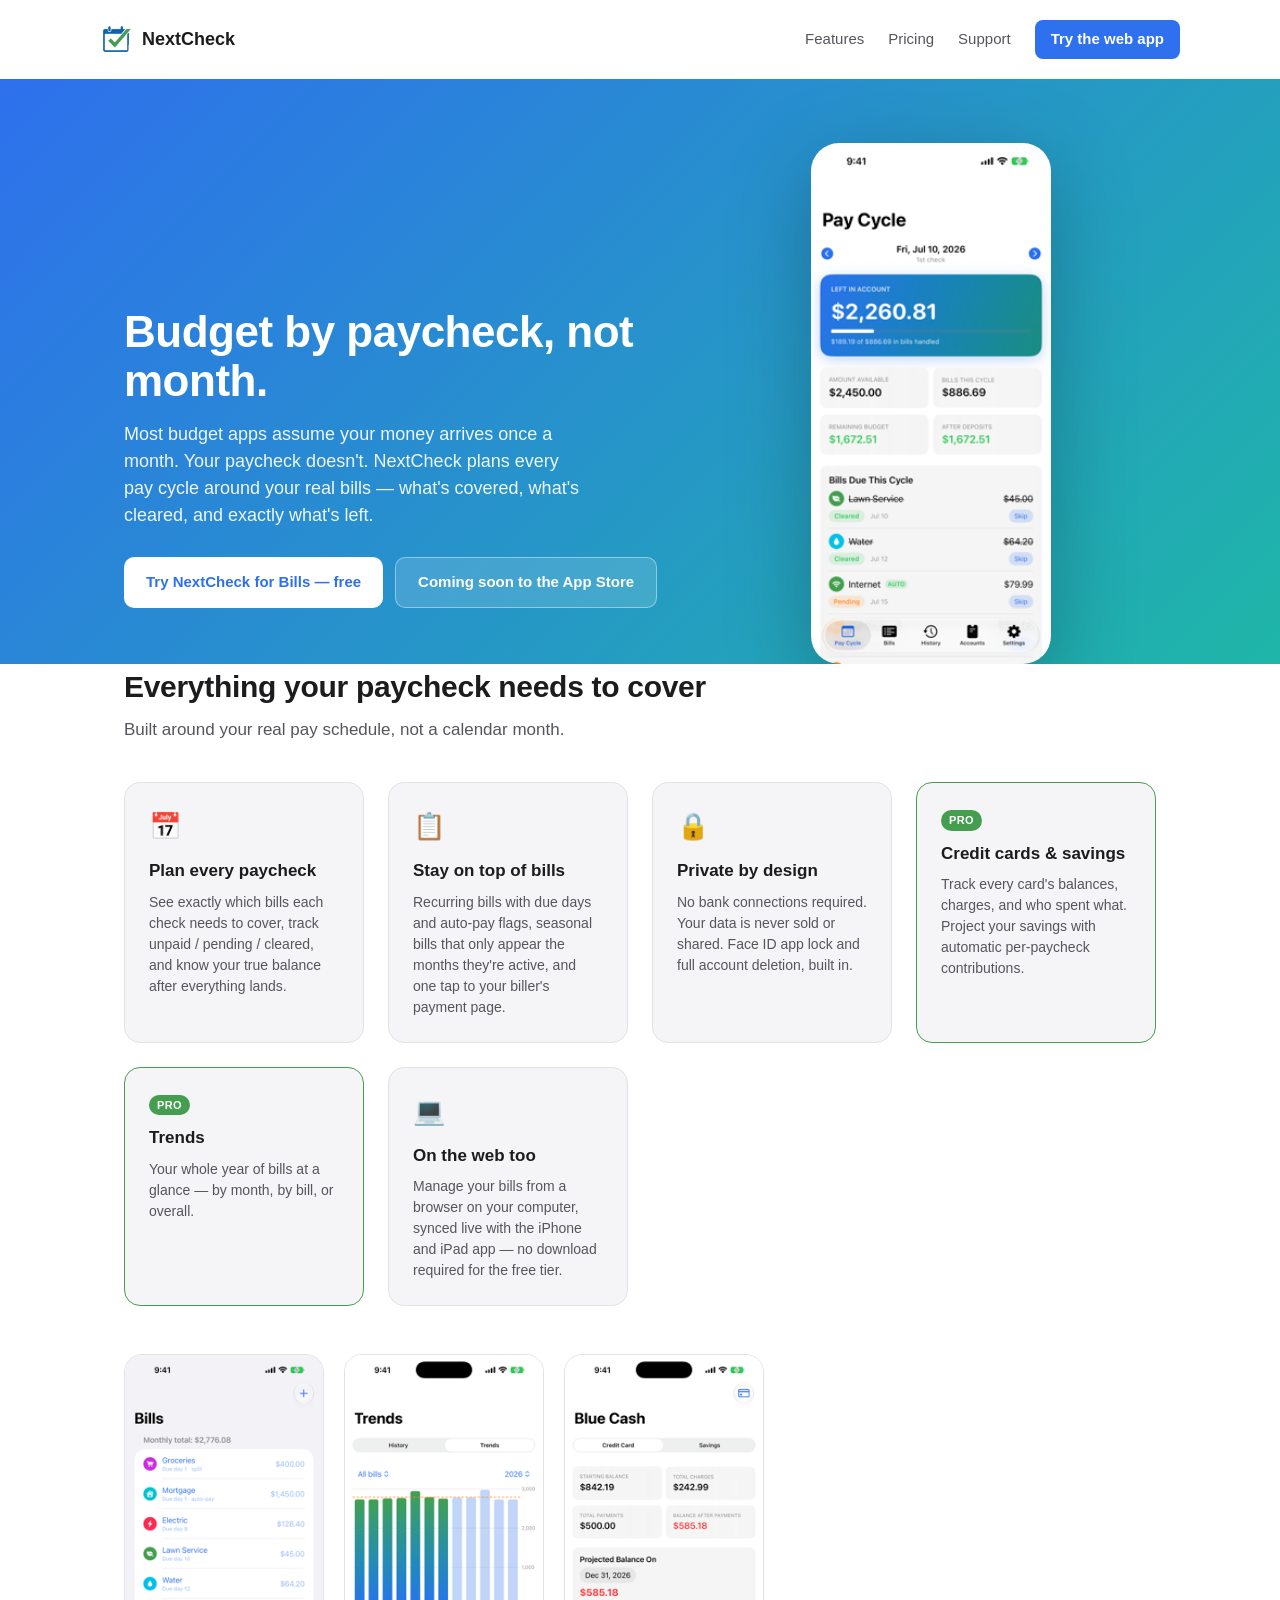
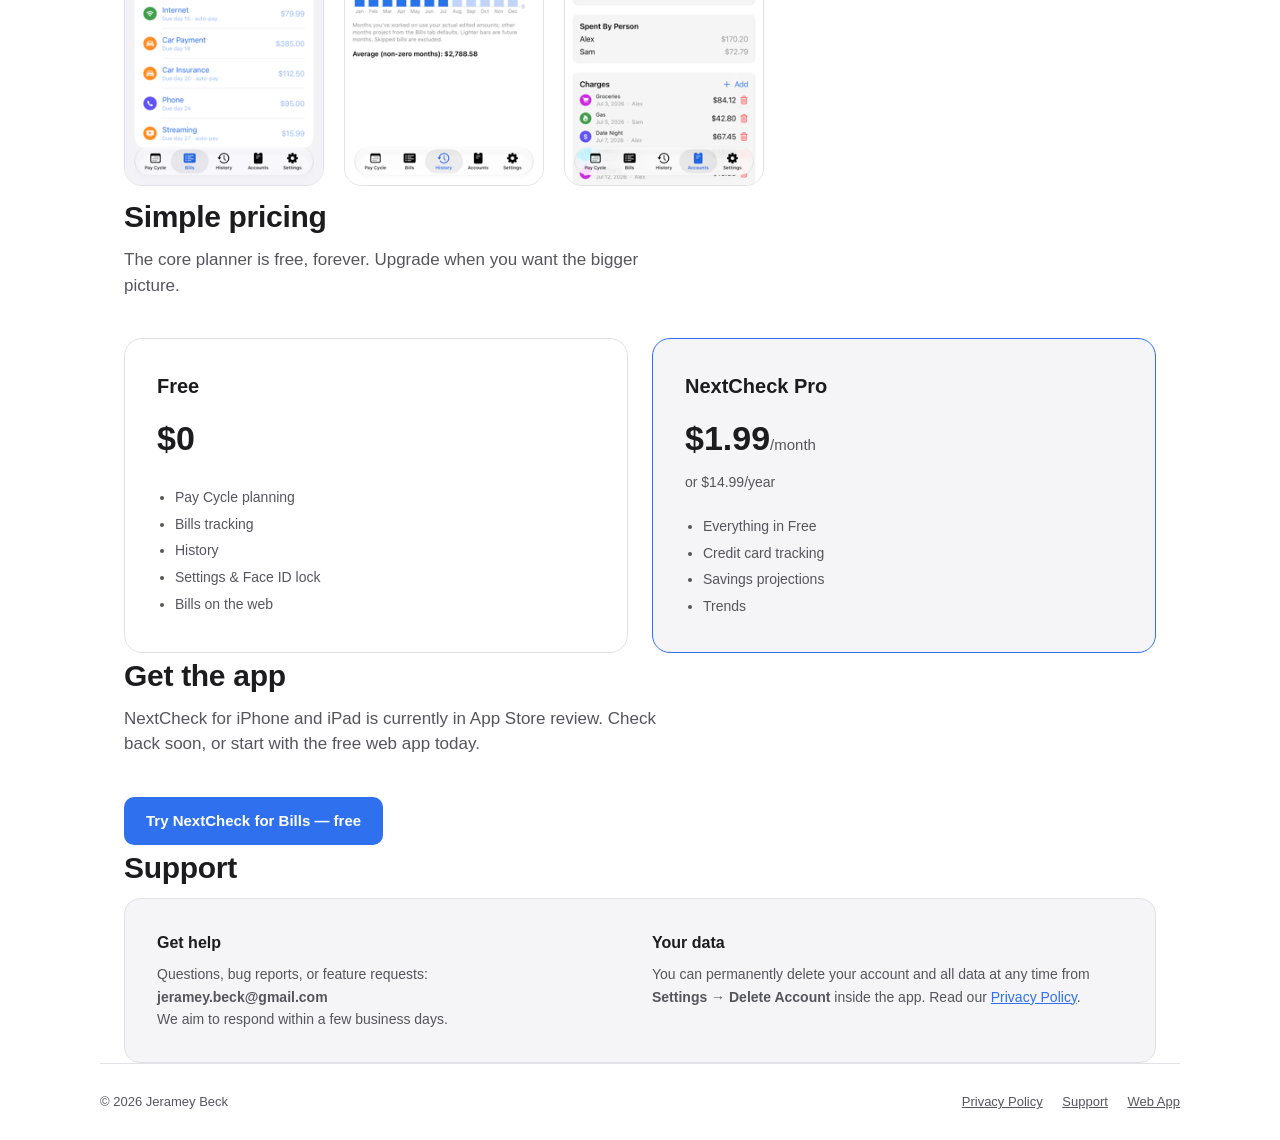
==== index.html @ a115b080 "Rebuild as a real marketing site; prep for nextcheck.net Replaces the bare Jekyll support page with " ====
<!doctype html>
<html lang="en">
<head>
  <meta charset="UTF-8" />
  <meta name="viewport" content="width=device-width, initial-scale=1.0" />
  <title>NextCheck — Budget by paycheck, not month</title>
  <meta name="description" content="NextCheck plans your bills around your actual pay schedule. Free core app, Pro adds credit cards, savings, and trends. iPhone, iPad, and web." />
  <link rel="icon" type="image/png" href="assets/logo.png" />
  <link rel="stylesheet" href="assets/style.css" />
</head>
<body>

  <header class="wrap site-header">
    <a class="brand" href="index.html">
      <img src="assets/logo.png" alt="" />
      NextCheck
    </a>
    <nav class="site-nav">
      <a href="#features">Features</a>
      <a href="#pricing">Pricing</a>
      <a href="#support">Support</a>
      <a class="nav-cta" href="https://nextcheck-78896.web.app">Try the web app</a>
    </nav>
  </header>

  <section class="hero">
    <div class="wrap hero-inner">
      <div>
        <h1>Budget by paycheck, not month.</h1>
        <p>Most budget apps assume your money arrives once a month. Your paycheck doesn't. NextCheck plans every pay cycle around your real bills — what's covered, what's cleared, and exactly what's left.</p>
        <div class="hero-ctas">
          <a class="btn btn-primary" href="https://nextcheck-78896.web.app">Try NextCheck for Bills — free</a>
          <a class="btn btn-ghost" href="#app-store">Coming soon to the App Store</a>
        </div>
      </div>
      <div class="hero-shot">
        <img src="assets/screenshots/hero-paycycle.png" alt="NextCheck Pay Cycle screen showing left in account, bills due this cycle, and deposits" />
      </div>
    </div>
  </section>

  <section id="features" class="wrap">
    <h2>Everything your paycheck needs to cover</h2>
    <p class="section-lede">Built around your real pay schedule, not a calendar month.</p>

    <div class="feature-grid">
      <div class="feature-card">
        <span class="icon">📅</span>
        <h3>Plan every paycheck</h3>
        <p>See exactly which bills each check needs to cover, track unpaid / pending / cleared, and know your true balance after everything lands.</p>
      </div>
      <div class="feature-card">
        <span class="icon">📋</span>
        <h3>Stay on top of bills</h3>
        <p>Recurring bills with due days and auto-pay flags, seasonal bills that only appear the months they're active, and one tap to your biller's payment page.</p>
      </div>
      <div class="feature-card">
        <span class="icon">🔒</span>
        <h3>Private by design</h3>
        <p>No bank connections required. Your data is never sold or shared. Face ID app lock and full account deletion, built in.</p>
      </div>
      <div class="feature-card pro">
        <span class="pro-badge">PRO</span>
        <h3>Credit cards & savings</h3>
        <p>Track every card's balances, charges, and who spent what. Project your savings with automatic per-paycheck contributions.</p>
      </div>
      <div class="feature-card pro">
        <span class="pro-badge">PRO</span>
        <h3>Trends</h3>
        <p>Your whole year of bills at a glance — by month, by bill, or overall.</p>
      </div>
      <div class="feature-card">
        <span class="icon">💻</span>
        <h3>On the web too</h3>
        <p>Manage your bills from a browser on your computer, synced live with the iPhone and iPad app — no download required for the free tier.</p>
      </div>
    </div>

    <div class="shots" style="margin-top: 48px;">
      <img src="assets/screenshots/bills.png" alt="Bills list screen" />
      <img src="assets/screenshots/trends.png" alt="Trends chart screen" />
      <img src="assets/screenshots/creditcard.png" alt="Credit card detail screen" />
    </div>
  </section>

  <section id="pricing" class="wrap">
    <h2>Simple pricing</h2>
    <p class="section-lede">The core planner is free, forever. Upgrade when you want the bigger picture.</p>

    <div class="pricing-grid">
      <div class="price-card">
        <h3>Free</h3>
        <div class="price">$0</div>
        <ul>
          <li>Pay Cycle planning</li>
          <li>Bills tracking</li>
          <li>History</li>
          <li>Settings &amp; Face ID lock</li>
          <li>Bills on the web</li>
        </ul>
      </div>
      <div class="price-card highlight">
        <h3>NextCheck Pro</h3>
        <div class="price">$1.99<span>/month</span></div>
        <p style="margin: -12px 0 20px; color: var(--text-secondary); font-size: 14px;">or $14.99/year</p>
        <ul>
          <li>Everything in Free</li>
          <li>Credit card tracking</li>
          <li>Savings projections</li>
          <li>Trends</li>
        </ul>
      </div>
    </div>
  </section>

  <section id="app-store" class="wrap">
    <h2>Get the app</h2>
    <p class="section-lede">NextCheck for iPhone and iPad is currently in App Store review. Check back soon, or start with the free web app today.</p>
    <a class="btn btn-primary" style="background: var(--brand-blue); color: white;" href="https://nextcheck-78896.web.app">Try NextCheck for Bills — free</a>
  </section>

  <section id="support" class="wrap">
    <h2>Support</h2>
    <div class="support-box">
      <div>
        <h3>Get help</h3>
        <p>Questions, bug reports, or feature requests:<br /><strong>jeramey.beck@gmail.com</strong><br />We aim to respond within a few business days.</p>
      </div>
      <div>
        <h3>Your data</h3>
        <p>You can permanently delete your account and all data at any time from <strong>Settings → Delete Account</strong> inside the app. Read our <a href="privacy-policy.html">Privacy Policy</a>.</p>
      </div>
    </div>
  </section>

  <footer class="wrap site-footer">
    <span>© 2026 Jeramey Beck</span>
    <div>
      <a href="privacy-policy.html">Privacy Policy</a>
      <a href="#support">Support</a>
      <a href="https://nextcheck-78896.web.app">Web App</a>
    </div>
  </footer>

</body>
</html>
---- assets/style.css ----
:root {
  --brand-blue: #2e70ed;
  --brand-teal: #1fb6a8;
  --brand-green: #459e4f;
  --text: #1c1c1e;
  --text-secondary: #55555c;
  --bg: #ffffff;
  --bg-soft: #f5f5f7;
  --border: #e2e2e6;

  font: 16px/1.5 -apple-system, BlinkMacSystemFont, "Segoe UI", Roboto, sans-serif;
  color-scheme: light dark;
  color: var(--text);
  background: var(--bg);
  -webkit-font-smoothing: antialiased;
}

@media (prefers-color-scheme: dark) {
  :root {
    --text: #f2f2f7;
    --text-secondary: #a9a9b0;
    --bg: #0d0d10;
    --bg-soft: #17171a;
    --border: #2e2e33;
  }
}

* {
  box-sizing: border-box;
}
body {
  margin: 0;
}
a {
  color: var(--brand-blue);
}
img {
  max-width: 100%;
  display: block;
}

.wrap {
  max-width: 1080px;
  margin: 0 auto;
  padding: 0 24px;
}

/* Header */
.site-header {
  display: flex;
  align-items: center;
  justify-content: space-between;
  padding: 20px 0;
}
.brand {
  display: flex;
  align-items: center;
  gap: 10px;
  text-decoration: none;
  color: var(--text);
  font-weight: 700;
  font-size: 18px;
}
.brand img {
  width: 32px;
  height: 32px;
  border-radius: 8px;
}
.site-nav {
  display: flex;
  gap: 24px;
  align-items: center;
}
.site-nav a {
  color: var(--text-secondary);
  text-decoration: none;
  font-size: 15px;
}
.site-nav a:hover {
  color: var(--text);
}
.nav-cta {
  background: var(--brand-blue);
  color: white !important;
  padding: 8px 16px;
  border-radius: 8px;
  font-weight: 600;
}

/* Hero */
.hero {
  background: linear-gradient(135deg, var(--brand-blue), var(--brand-teal));
  color: white;
  padding: 64px 0 0;
  overflow: hidden;
}
.hero-inner {
  display: grid;
  grid-template-columns: 1.1fr 0.9fr;
  gap: 32px;
  align-items: end;
}
.hero h1 {
  font-size: 44px;
  line-height: 1.1;
  margin: 0 0 16px;
  letter-spacing: -0.5px;
}
.hero p {
  font-size: 18px;
  opacity: 0.92;
  margin: 0 0 28px;
  max-width: 46ch;
}
.hero-ctas {
  display: flex;
  gap: 12px;
  flex-wrap: wrap;
  margin-bottom: 56px;
}
.btn {
  display: inline-flex;
  align-items: center;
  gap: 8px;
  padding: 13px 22px;
  border-radius: 10px;
  font-weight: 600;
  font-size: 15px;
  text-decoration: none;
  border: none;
  cursor: pointer;
}
.btn-primary {
  background: white;
  color: var(--brand-blue);
}
.btn-ghost {
  background: rgba(255, 255, 255, 0.14);
  color: white;
  border: 1px solid rgba(255, 255, 255, 0.4);
}
.hero-shot {
  justify-self: center;
  filter: drop-shadow(0 24px 40px rgba(0, 0, 0, 0.25));
}
.hero-shot img {
  width: 240px;
  border-radius: 28px;
}

/* Sections */
section {
  padding: 72px 0;
}
h2 {
  font-size: 30px;
  margin: 0 0 8px;
  letter-spacing: -0.3px;
}
.section-lede {
  color: var(--text-secondary);
  font-size: 17px;
  margin: 0 0 40px;
  max-width: 60ch;
}

.feature-grid {
  display: grid;
  grid-template-columns: repeat(auto-fit, minmax(220px, 1fr));
  gap: 24px;
}
.feature-card {
  border: 1px solid var(--border);
  border-radius: 16px;
  padding: 24px;
  background: var(--bg-soft);
}
.feature-card .icon {
  font-size: 26px;
  margin-bottom: 12px;
  display: block;
}
.feature-card h3 {
  margin: 0 0 8px;
  font-size: 17px;
}
.feature-card p {
  margin: 0;
  color: var(--text-secondary);
  font-size: 14px;
  line-height: 1.5;
}
.feature-card.pro {
  border-color: var(--brand-green);
}
.pro-badge {
  display: inline-block;
  background: var(--brand-green);
  color: white;
  font-size: 11px;
  font-weight: 700;
  padding: 2px 8px;
  border-radius: 999px;
  margin-bottom: 10px;
  letter-spacing: 0.4px;
}

.shots {
  display: flex;
  gap: 20px;
  overflow-x: auto;
  padding-bottom: 8px;
}
.shots img {
  width: 200px;
  border-radius: 18px;
  border: 1px solid var(--border);
  flex-shrink: 0;
}

/* Pricing */
.pricing-grid {
  display: grid;
  grid-template-columns: repeat(auto-fit, minmax(260px, 1fr));
  gap: 24px;
}
.price-card {
  border: 1px solid var(--border);
  border-radius: 18px;
  padding: 32px;
}
.price-card.highlight {
  border-color: var(--brand-blue);
  background: var(--bg-soft);
}
.price-card h3 {
  margin: 0 0 4px;
  font-size: 20px;
}
.price {
  font-size: 34px;
  font-weight: 700;
  margin: 12px 0 20px;
}
.price span {
  font-size: 15px;
  font-weight: 400;
  color: var(--text-secondary);
}
.price-card ul {
  margin: 0;
  padding: 0 0 0 18px;
  color: var(--text-secondary);
  font-size: 14px;
  line-height: 1.9;
}

/* Support */
.support-box {
  border: 1px solid var(--border);
  border-radius: 16px;
  padding: 32px;
  background: var(--bg-soft);
  display: grid;
  grid-template-columns: repeat(auto-fit, minmax(220px, 1fr));
  gap: 24px;
}
.support-box h3 {
  margin: 0 0 8px;
  font-size: 16px;
}
.support-box p {
  margin: 0;
  color: var(--text-secondary);
  font-size: 14px;
  line-height: 1.6;
}

/* Footer */
.site-footer {
  border-top: 1px solid var(--border);
  padding: 28px 0;
  color: var(--text-secondary);
  font-size: 13px;
  display: flex;
  justify-content: space-between;
  flex-wrap: wrap;
  gap: 12px;
}
.site-footer a {
  color: var(--text-secondary);
  margin-left: 16px;
}
.site-footer a:first-child {
  margin-left: 0;
}

/* Legal page */
.legal {
  max-width: 720px;
  margin: 0 auto;
  padding: 48px 24px 80px;
}
.legal h1 {
  font-size: 32px;
  margin-bottom: 4px;
}
.legal .effective-date {
  color: var(--text-secondary);
  font-size: 14px;
  margin-bottom: 32px;
}
.legal h2 {
  font-size: 20px;
  margin-top: 36px;
}
.legal p,
.legal li {
  color: var(--text-secondary);
  line-height: 1.7;
}
.legal ul {
  padding-left: 20px;
}

@media (max-width: 760px) {
  .hero-inner {
    grid-template-columns: 1fr;
  }
  .hero-shot {
    justify-self: start;
  }
  .hero h1 {
    font-size: 32px;
  }
  .site-nav a:not(.nav-cta) {
    display: none;
  }
}
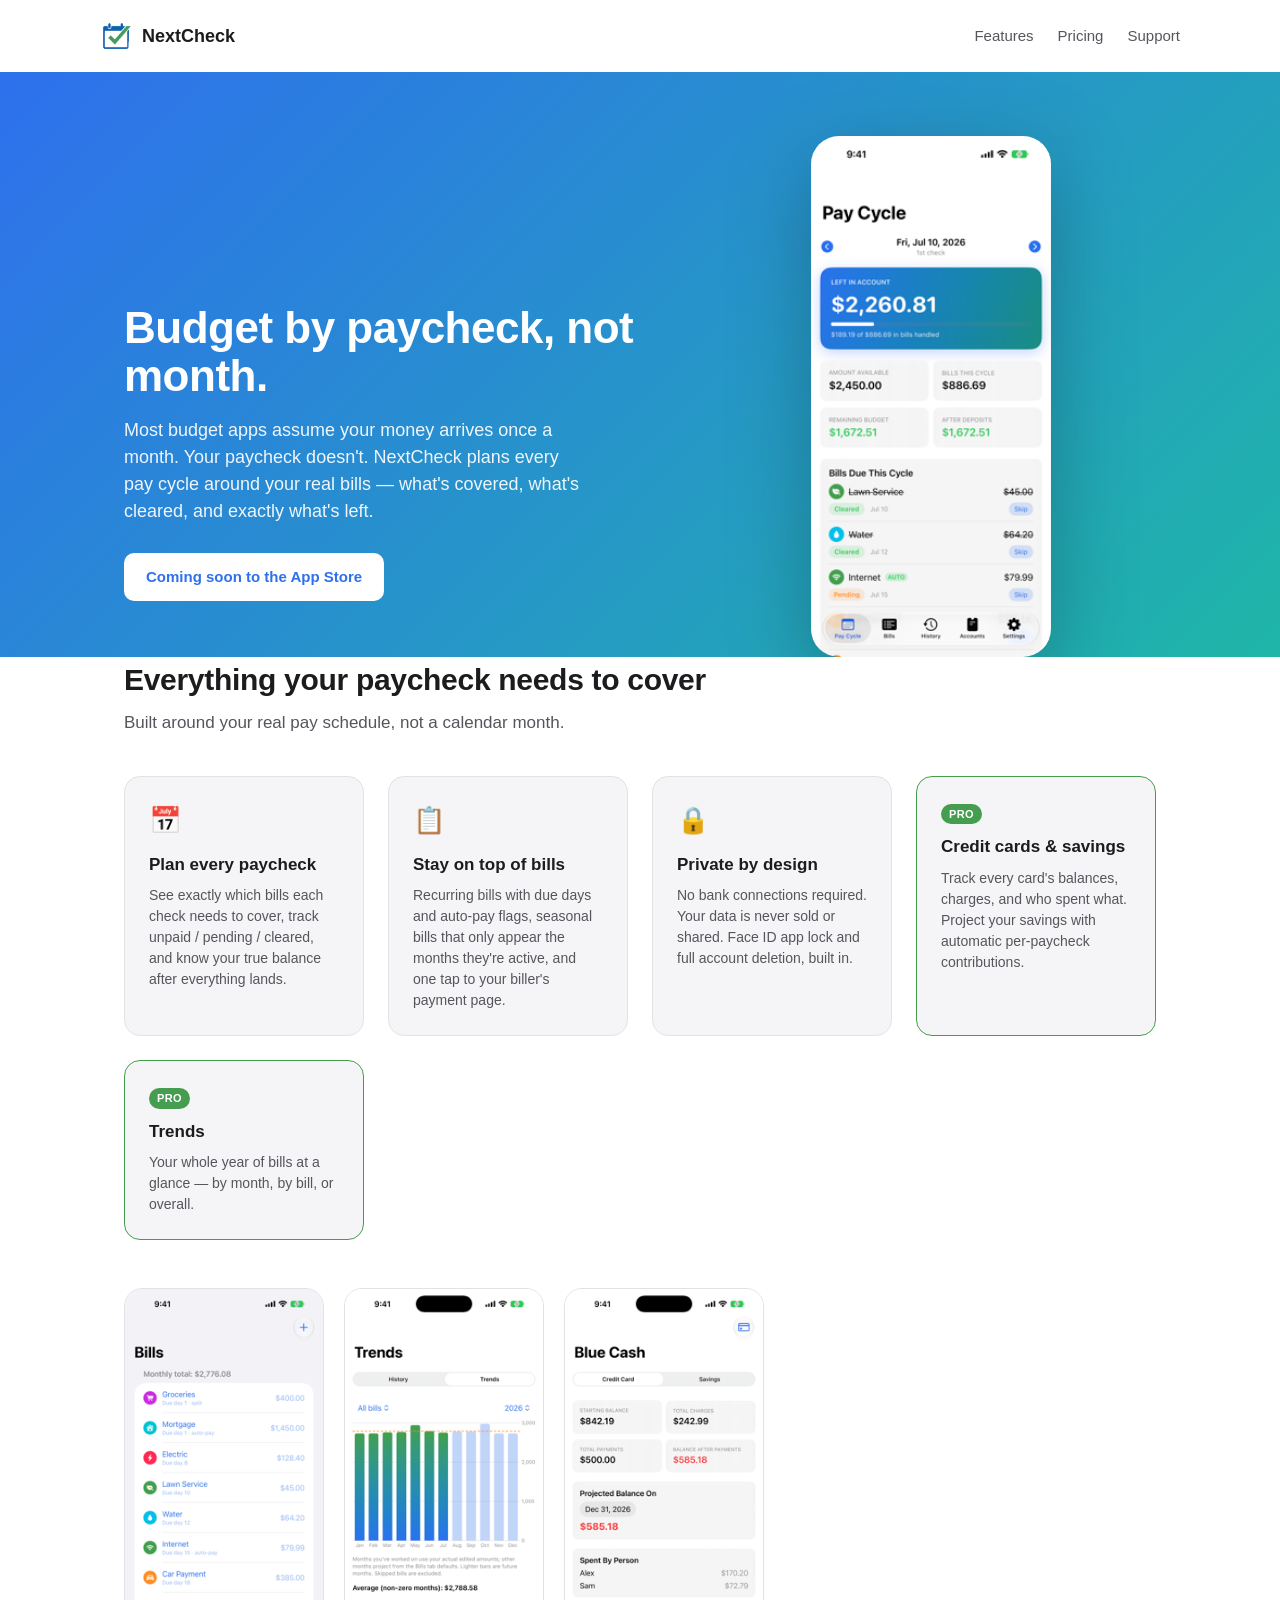
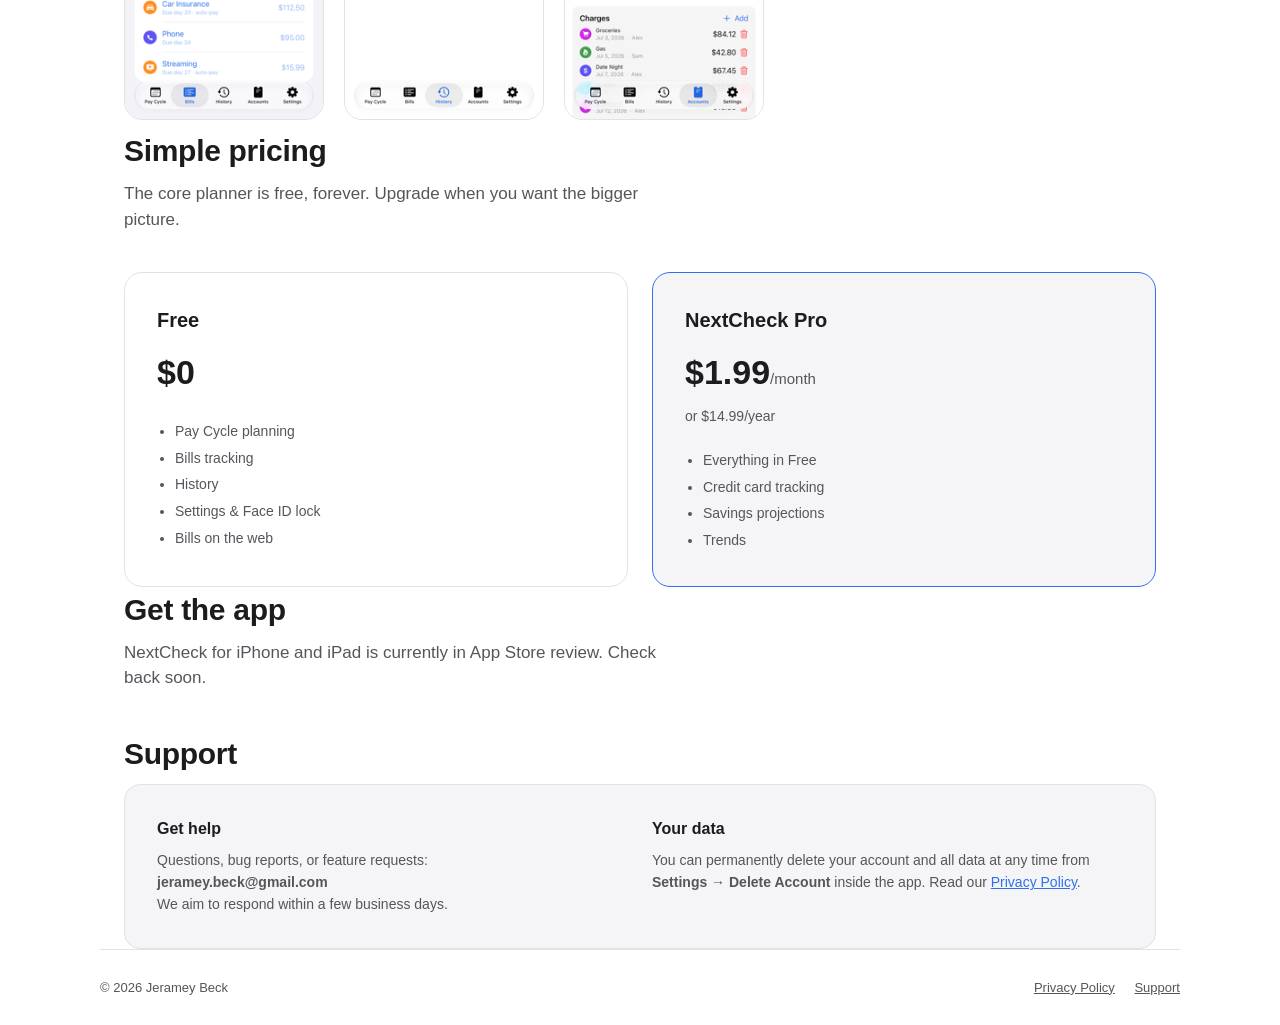
==== commit bf7bf786: "Remove web app links from landing page Companion web app isn't ready for general discovery yet -- pu" ====
--- a/index.html
+++ b/index.html
@@ -19,7 +19,6 @@
       <a href="#features">Features</a>
       <a href="#pricing">Pricing</a>
       <a href="#support">Support</a>
-      <a class="nav-cta" href="https://nextcheck-78896.web.app">Try the web app</a>
     </nav>
   </header>
 
@@ -29,8 +28,7 @@
         <h1>Budget by paycheck, not month.</h1>
         <p>Most budget apps assume your money arrives once a month. Your paycheck doesn't. NextCheck plans every pay cycle around your real bills — what's covered, what's cleared, and exactly what's left.</p>
         <div class="hero-ctas">
-          <a class="btn btn-primary" href="https://nextcheck-78896.web.app">Try NextCheck for Bills — free</a>
-          <a class="btn btn-ghost" href="#app-store">Coming soon to the App Store</a>
+          <a class="btn btn-primary" href="#app-store">Coming soon to the App Store</a>
         </div>
       </div>
       <div class="hero-shot">
@@ -68,11 +66,6 @@
         <span class="pro-badge">PRO</span>
         <h3>Trends</h3>
         <p>Your whole year of bills at a glance — by month, by bill, or overall.</p>
-      </div>
-      <div class="feature-card">
-        <span class="icon">💻</span>
-        <h3>On the web too</h3>
-        <p>Manage your bills from a browser on your computer, synced live with the iPhone and iPad app — no download required for the free tier.</p>
       </div>
     </div>
 
@@ -115,8 +108,7 @@
 
   <section id="app-store" class="wrap">
     <h2>Get the app</h2>
-    <p class="section-lede">NextCheck for iPhone and iPad is currently in App Store review. Check back soon, or start with the free web app today.</p>
-    <a class="btn btn-primary" style="background: var(--brand-blue); color: white;" href="https://nextcheck-78896.web.app">Try NextCheck for Bills — free</a>
+    <p class="section-lede">NextCheck for iPhone and iPad is currently in App Store review. Check back soon.</p>
   </section>
 
   <section id="support" class="wrap">
@@ -138,7 +130,6 @@
     <div>
       <a href="privacy-policy.html">Privacy Policy</a>
       <a href="#support">Support</a>
-      <a href="https://nextcheck-78896.web.app">Web App</a>
     </div>
   </footer>
 
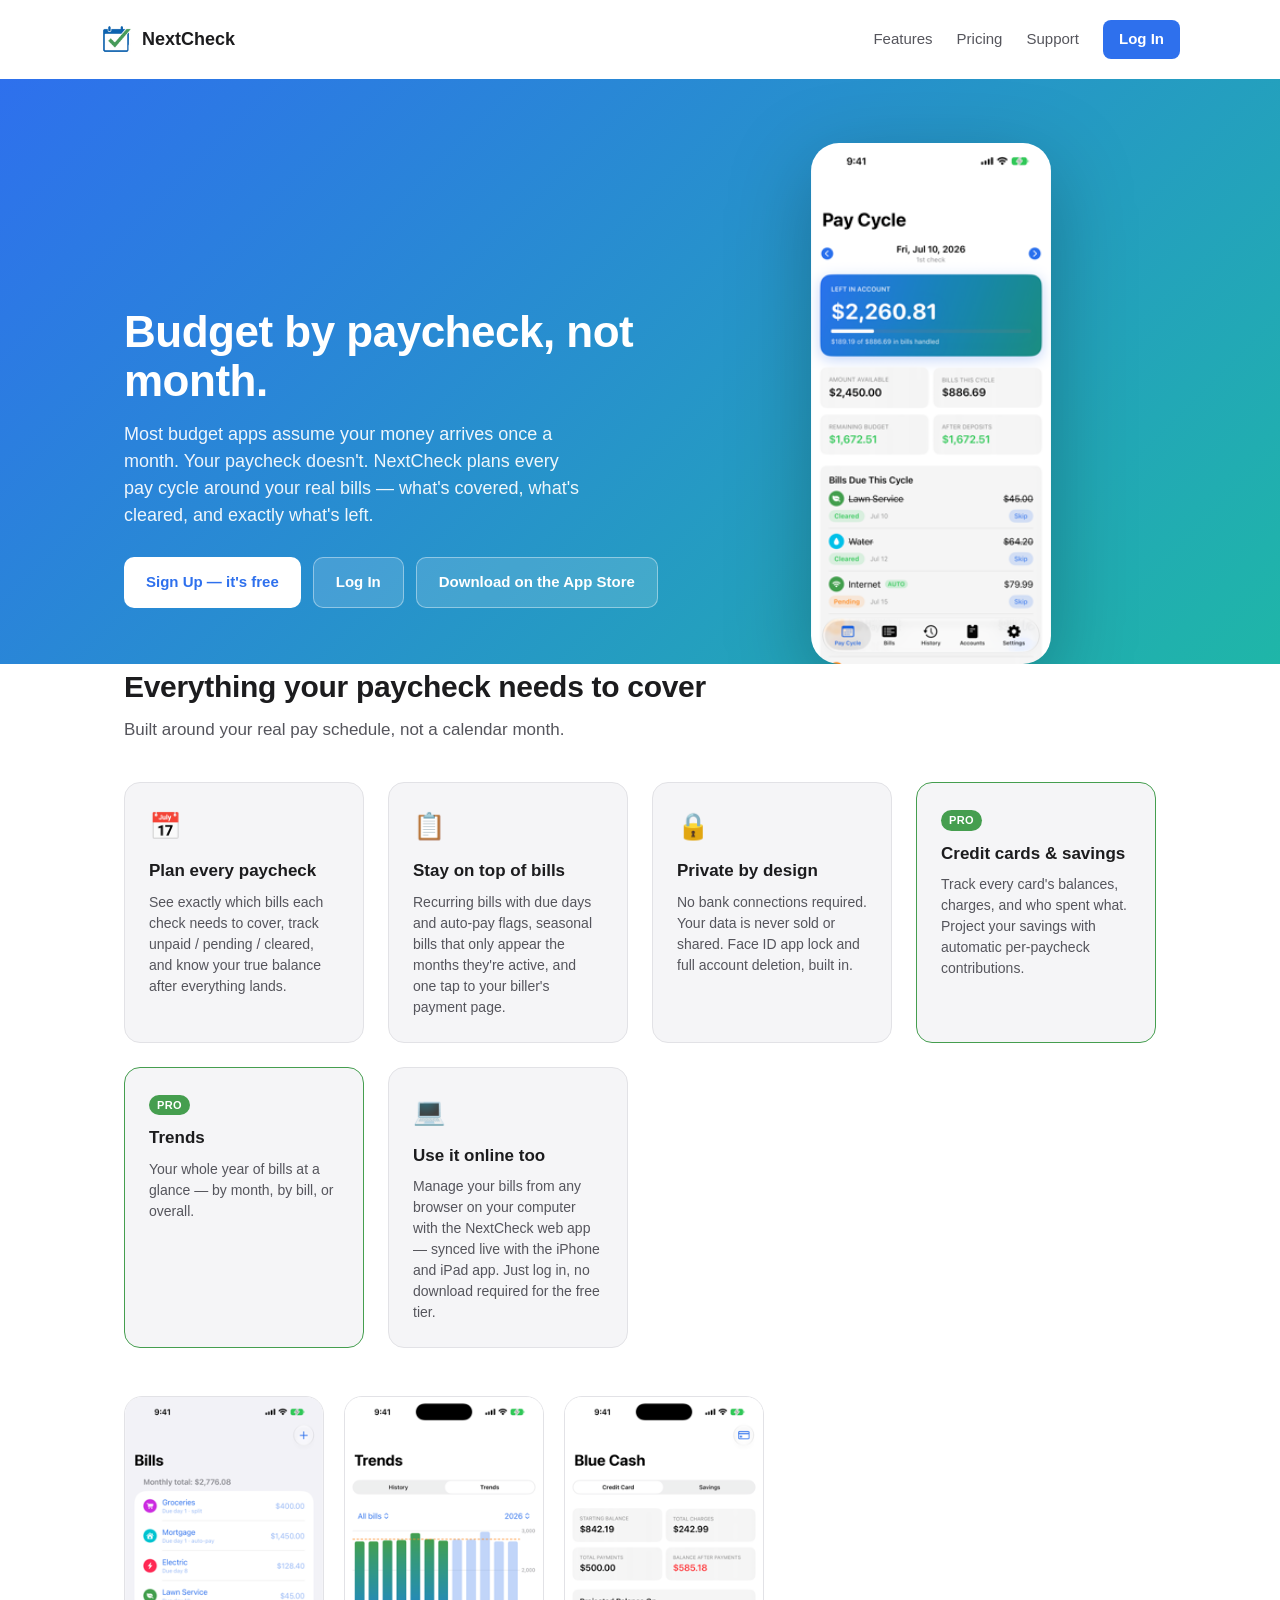
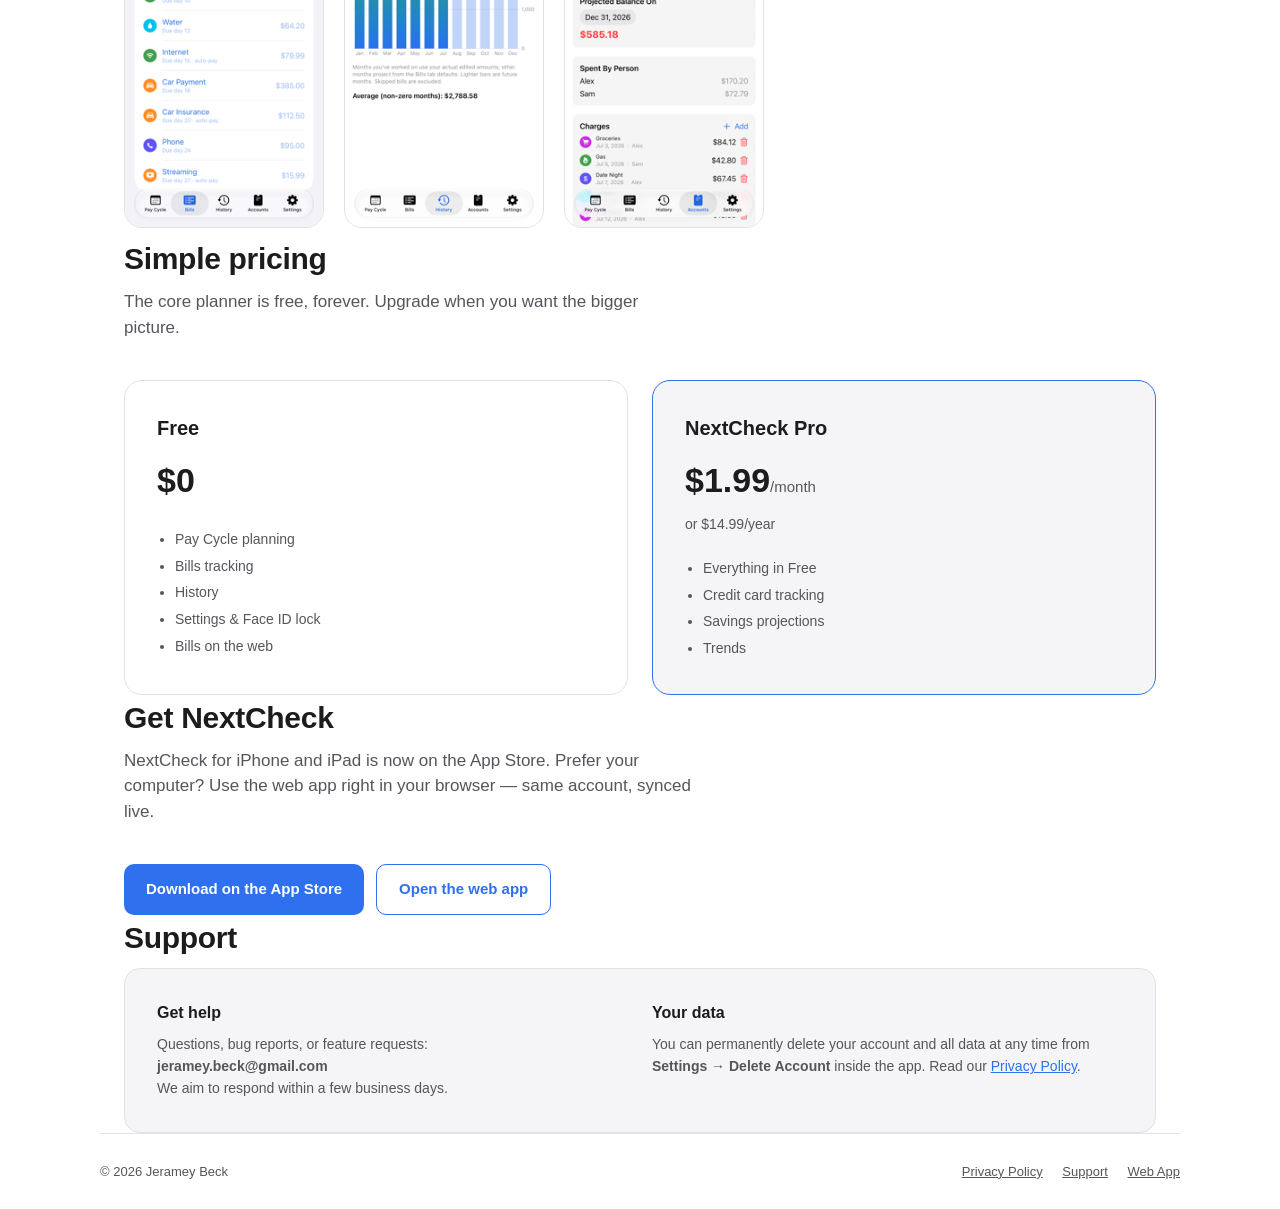
==== commit d3d28fdd: "Restore web app links and mark app as live on landing page - Add Log In (nav + hero) and Sign Up CTA" ====
--- a/index.html
+++ b/index.html
@@ -19,6 +19,7 @@
       <a href="#features">Features</a>
       <a href="#pricing">Pricing</a>
       <a href="#support">Support</a>
+      <a class="nav-cta" href="https://nextcheck-78896.web.app">Log In</a>
     </nav>
   </header>
 
@@ -28,7 +29,9 @@
         <h1>Budget by paycheck, not month.</h1>
         <p>Most budget apps assume your money arrives once a month. Your paycheck doesn't. NextCheck plans every pay cycle around your real bills — what's covered, what's cleared, and exactly what's left.</p>
         <div class="hero-ctas">
-          <a class="btn btn-primary" href="#app-store">Coming soon to the App Store</a>
+          <a class="btn btn-primary" href="https://nextcheck-78896.web.app">Sign Up — it's free</a>
+          <a class="btn btn-ghost" href="https://nextcheck-78896.web.app">Log In</a>
+          <a class="btn btn-ghost" href="https://apps.apple.com/app/nextcheck-budget-by-paycheck/id6790636357">Download on the App Store</a>
         </div>
       </div>
       <div class="hero-shot">
@@ -66,6 +69,11 @@
         <span class="pro-badge">PRO</span>
         <h3>Trends</h3>
         <p>Your whole year of bills at a glance — by month, by bill, or overall.</p>
+      </div>
+      <div class="feature-card">
+        <span class="icon">💻</span>
+        <h3>Use it online too</h3>
+        <p>Manage your bills from any browser on your computer with the NextCheck web app — synced live with the iPhone and iPad app. Just log in, no download required for the free tier.</p>
       </div>
     </div>
 
@@ -107,8 +115,12 @@
   </section>
 
   <section id="app-store" class="wrap">
-    <h2>Get the app</h2>
-    <p class="section-lede">NextCheck for iPhone and iPad is currently in App Store review. Check back soon.</p>
+    <h2>Get NextCheck</h2>
+    <p class="section-lede">NextCheck for iPhone and iPad is now on the App Store. Prefer your computer? Use the web app right in your browser — same account, synced live.</p>
+    <div style="display: flex; gap: 12px; flex-wrap: wrap;">
+      <a class="btn btn-primary" style="background: var(--brand-blue); color: white;" href="https://apps.apple.com/app/nextcheck-budget-by-paycheck/id6790636357">Download on the App Store</a>
+      <a class="btn" style="background: transparent; border: 1px solid var(--brand-blue); color: var(--brand-blue);" href="https://nextcheck-78896.web.app">Open the web app</a>
+    </div>
   </section>
 
   <section id="support" class="wrap">
@@ -130,6 +142,7 @@
     <div>
       <a href="privacy-policy.html">Privacy Policy</a>
       <a href="#support">Support</a>
+      <a href="https://nextcheck-78896.web.app">Web App</a>
     </div>
   </footer>
 
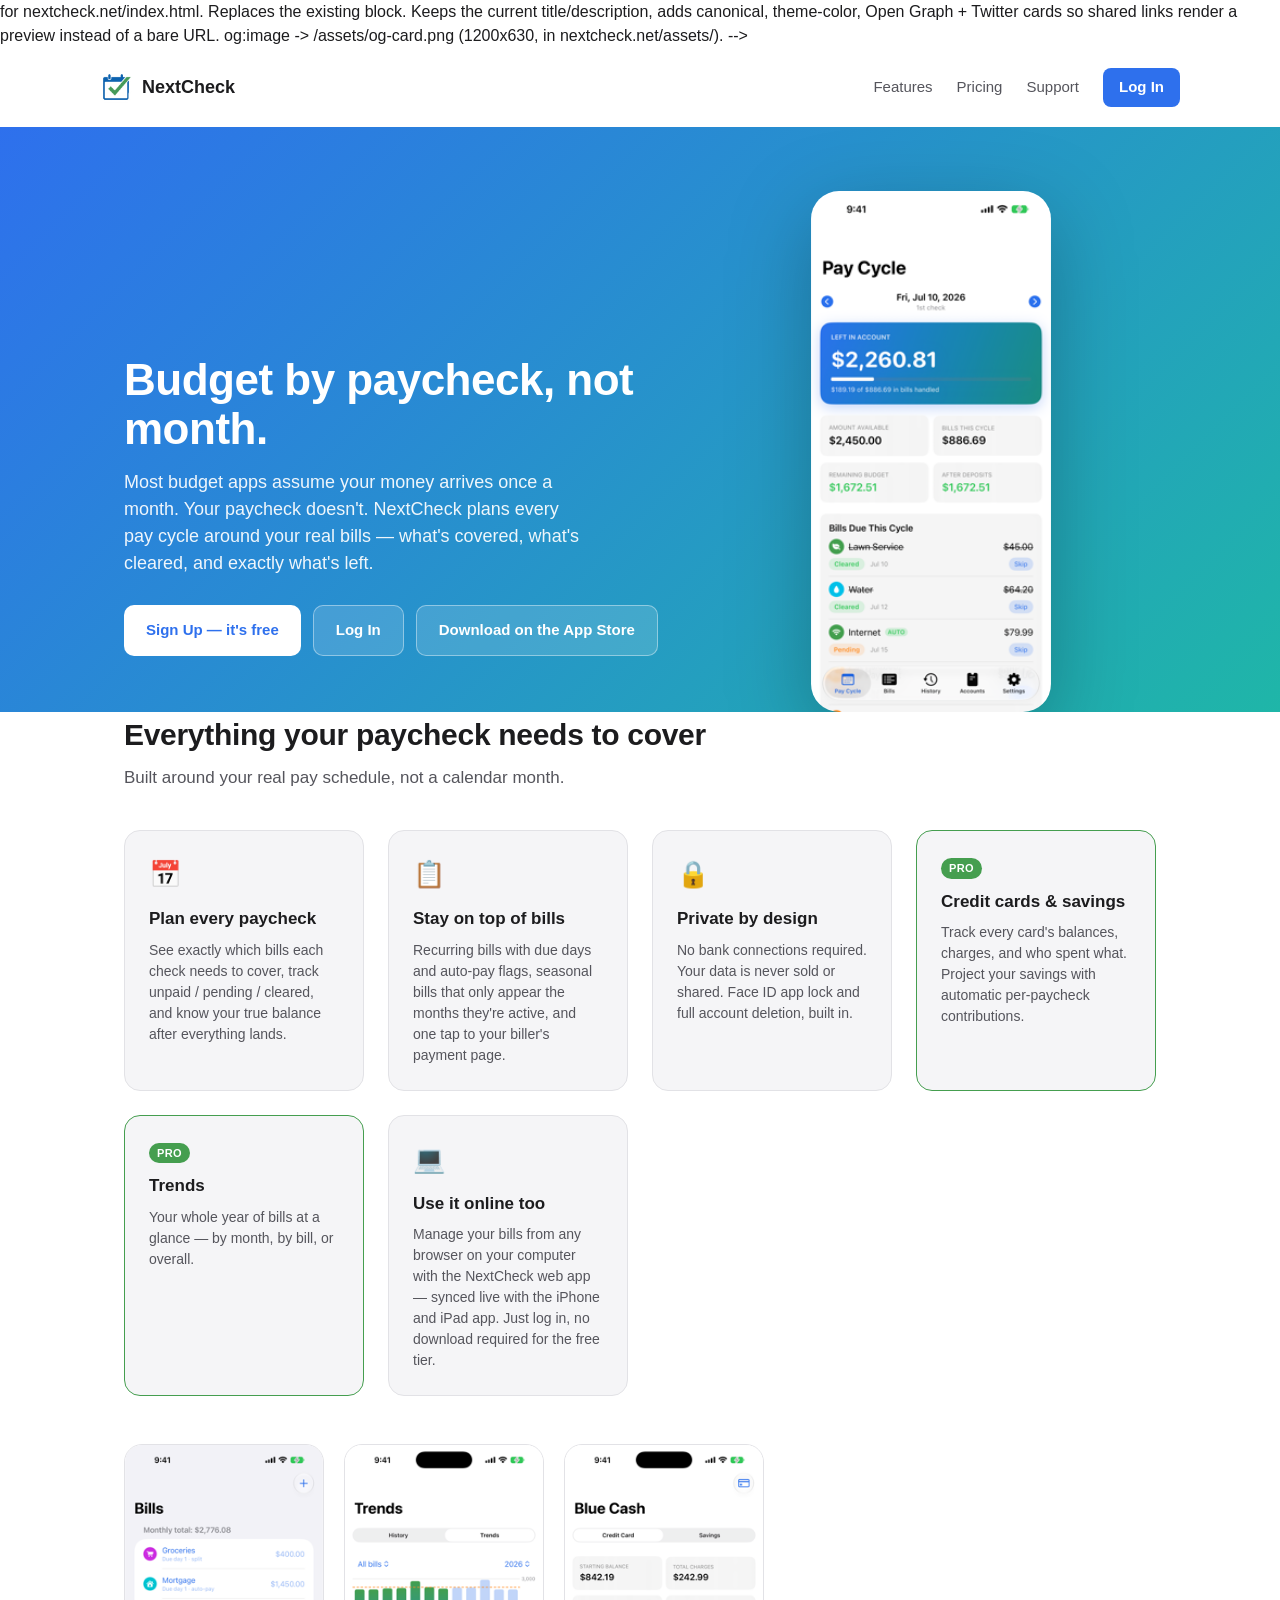
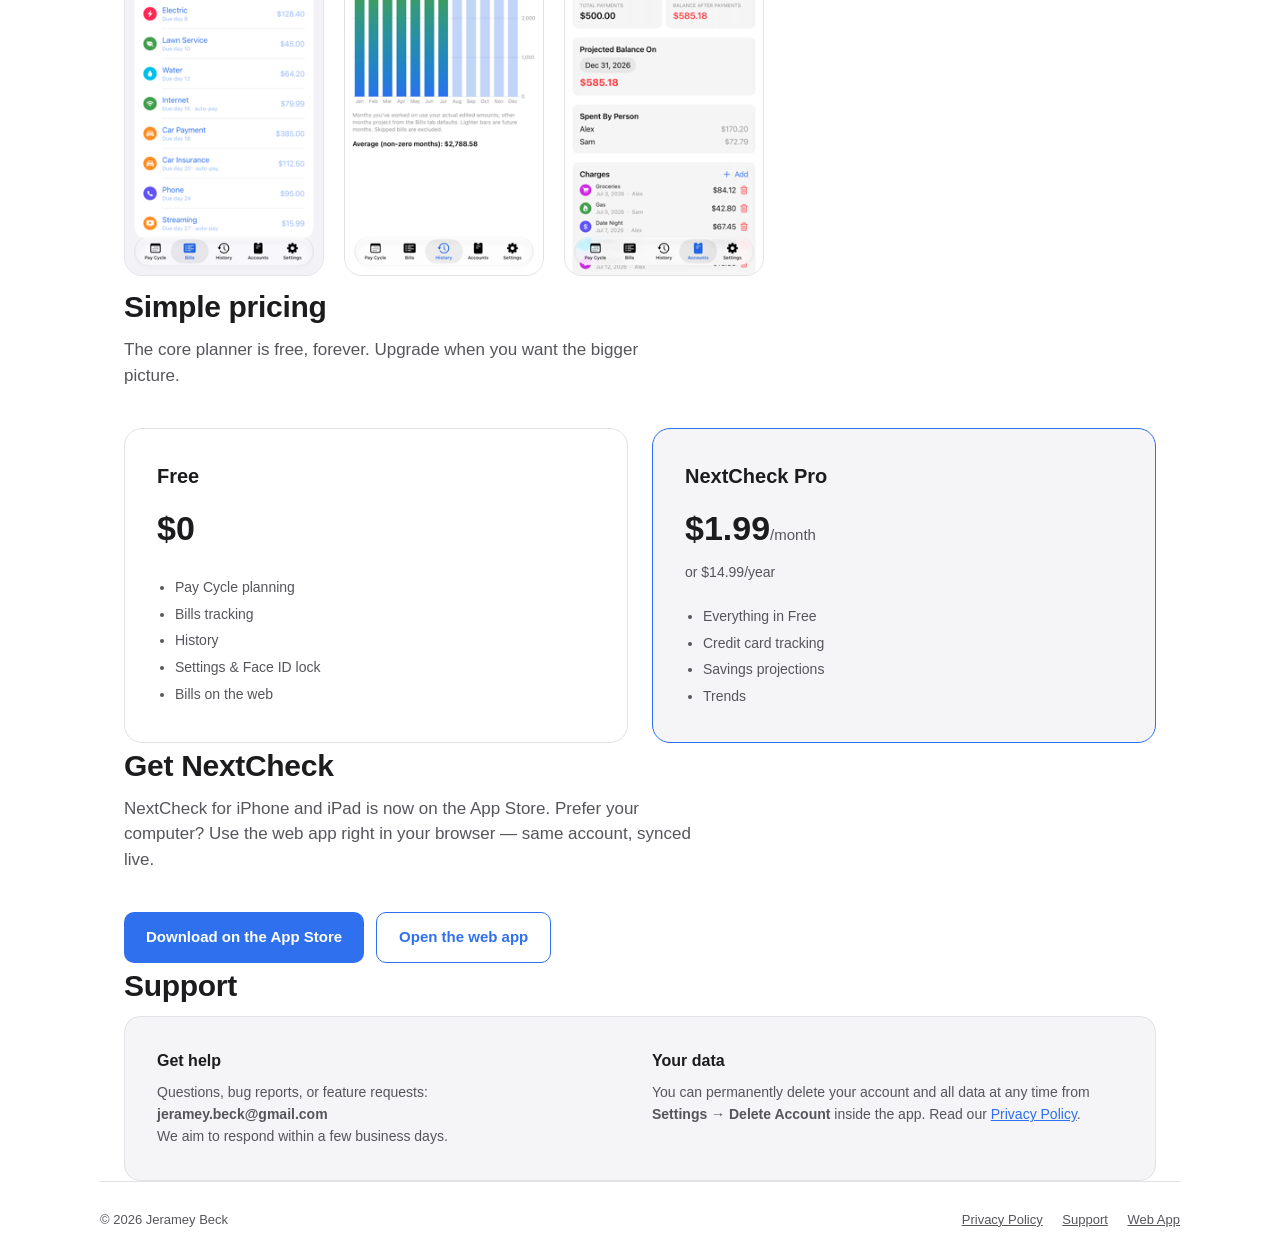
==== commit 41bbf05a: "Privacy policy rewrite (AdMob), SEO head, robots.txt, sitemap, og-card Co-Authored-By: Claude Sonnet" ====
--- a/index.html
+++ b/index.html
@@ -1,12 +1,35 @@
 <!doctype html>
 <html lang="en">
+<head> for nextcheck.net/index.html.
+     Replaces the existing <head> block. Keeps the current title/description,
+     adds canonical, theme-color, Open Graph + Twitter cards so shared links
+     render a preview instead of a bare URL.
+     og:image -> /assets/og-card.png (1200x630, in nextcheck.net/assets/). -->
 <head>
   <meta charset="UTF-8" />
   <meta name="viewport" content="width=device-width, initial-scale=1.0" />
   <title>NextCheck — Budget by paycheck, not month</title>
   <meta name="description" content="NextCheck plans your bills around your actual pay schedule. Free core app, Pro adds credit cards, savings, and trends. iPhone, iPad, and web." />
-  <link rel="icon" type="image/png" href="assets/logo.png" />
-  <link rel="stylesheet" href="assets/style.css" />
+  <link rel="canonical" href="https://nextcheck.net/" />
+  <meta name="theme-color" content="#2E70ED" />
+  <link rel="icon" type="image/png" href="/assets/logo.png" />
+  <!-- Open Graph -->
+  <meta property="og:type" content="website" />
+  <meta property="og:site_name" content="NextCheck" />
+  <meta property="og:title" content="NextCheck — Budget by paycheck, not month" />
+  <meta property="og:description" content="NextCheck plans your bills around your actual pay schedule. Free core app, Pro adds credit cards, savings, and trends. iPhone, iPad, and web." />
+  <meta property="og:url" content="https://nextcheck.net/" />
+  <meta property="og:image" content="https://nextcheck.net/assets/og-card.png" />
+  <meta property="og:image:width" content="1200" />
+  <meta property="og:image:height" content="630" />
+  <meta property="og:image:alt" content="NextCheck — Budget by paycheck, not month." />
+  <!-- Twitter -->
+  <meta name="twitter:card" content="summary_large_image" />
+  <meta name="twitter:title" content="NextCheck — Budget by paycheck, not month" />
+  <meta name="twitter:description" content="NextCheck plans your bills around your actual pay schedule. Free core app, Pro adds credit cards, savings, and trends." />
+  <meta name="twitter:image" content="https://nextcheck.net/assets/og-card.png" />
+  <meta name="twitter:image:alt" content="NextCheck — Budget by paycheck, not month." />
+  <link rel="stylesheet" href="/assets/style.css" />
 </head>
 <body>
 
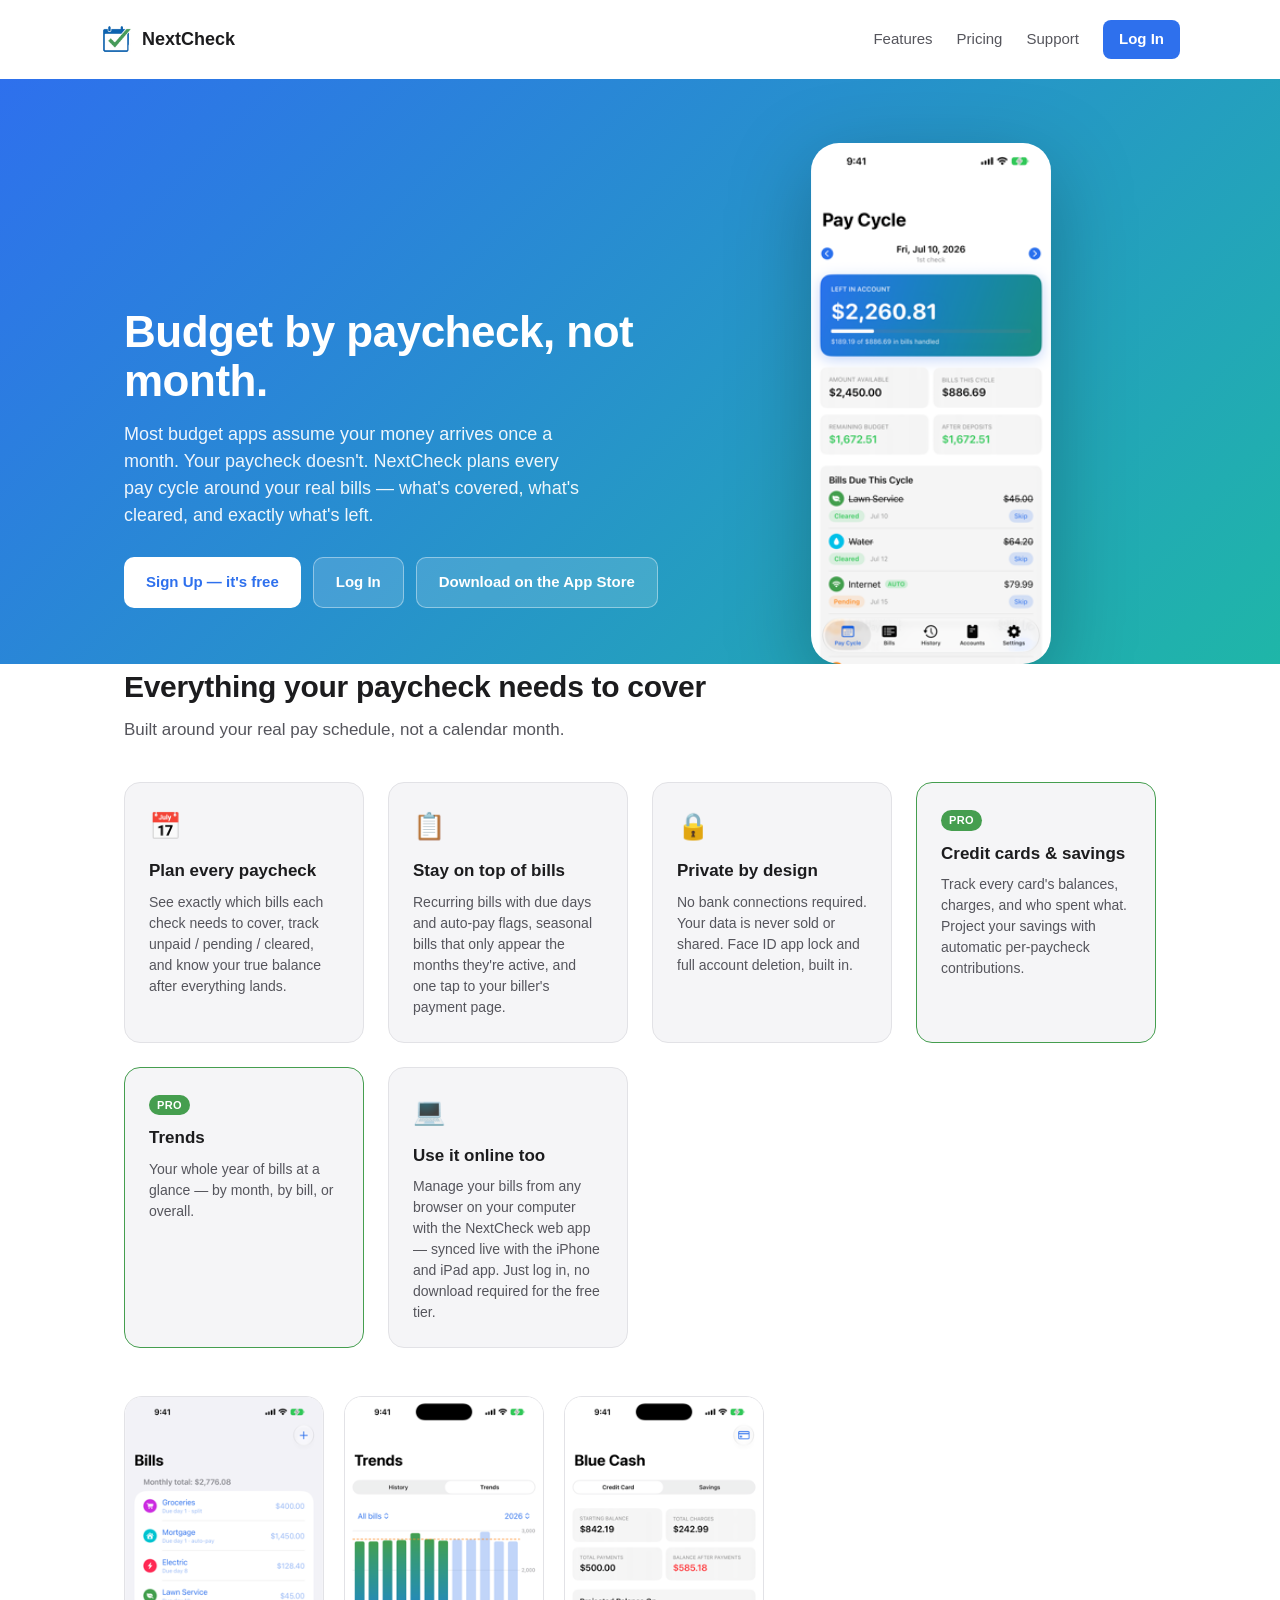
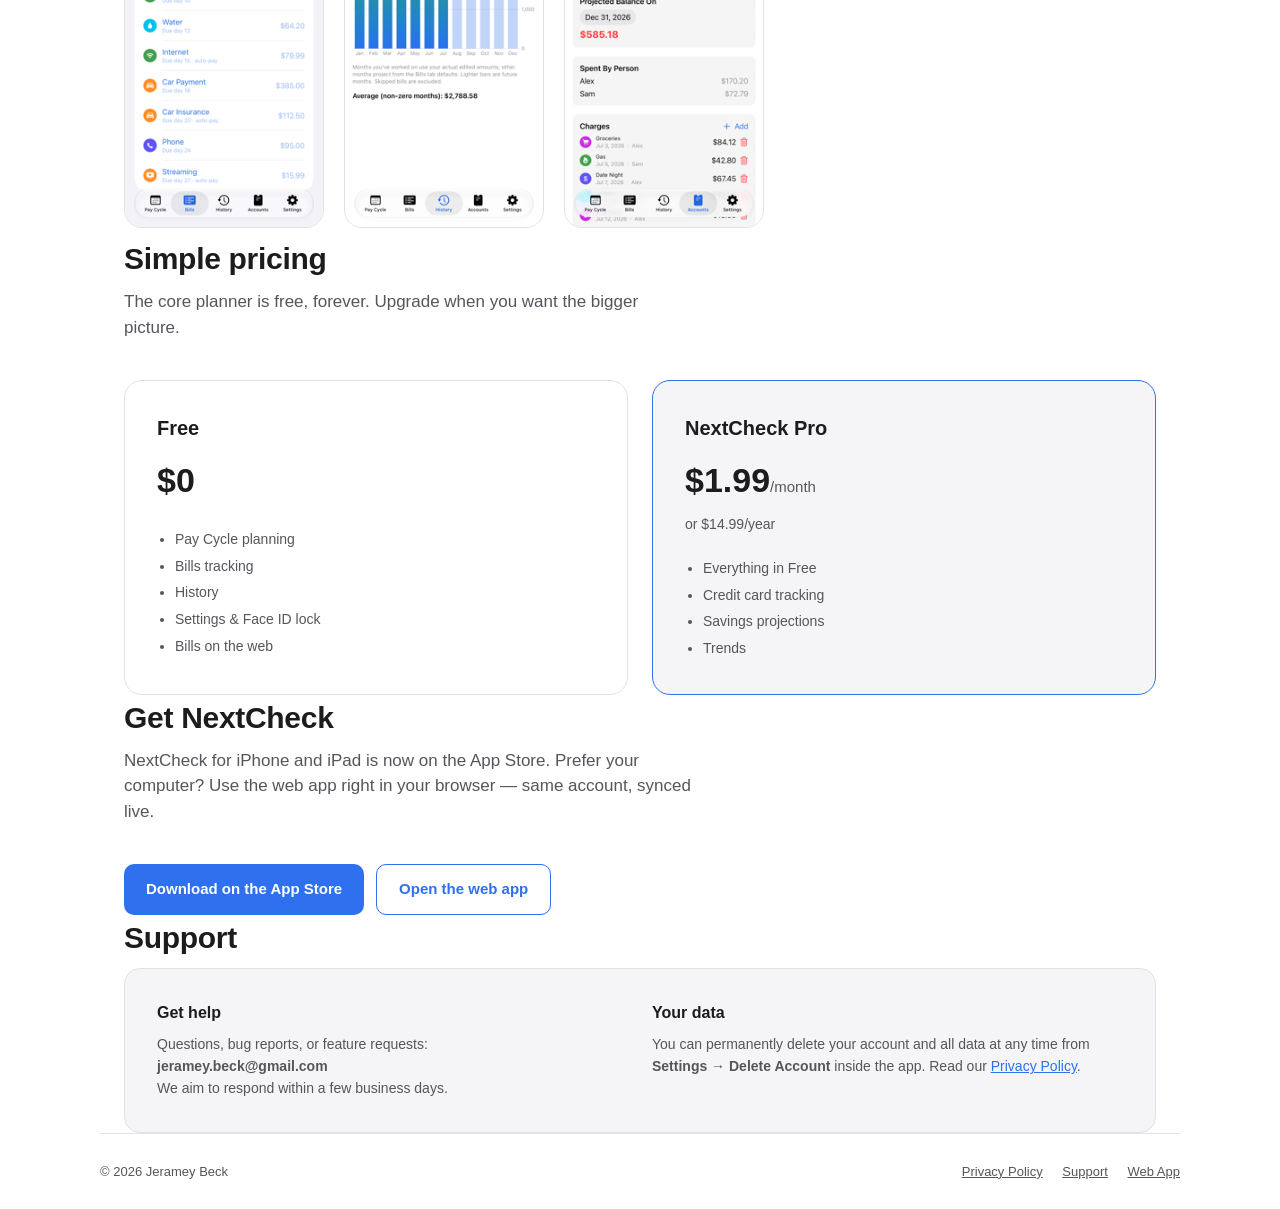
==== commit 89d13827: "Fix stray comment text rendering at top of homepage Co-Authored-By: Claude Sonnet 5.5 <noreply@anthr" ====
--- a/index.html
+++ b/index.html
@@ -1,10 +1,5 @@
 <!doctype html>
 <html lang="en">
-<head> for nextcheck.net/index.html.
-     Replaces the existing <head> block. Keeps the current title/description,
-     adds canonical, theme-color, Open Graph + Twitter cards so shared links
-     render a preview instead of a bare URL.
-     og:image -> /assets/og-card.png (1200x630, in nextcheck.net/assets/). -->
 <head>
   <meta charset="UTF-8" />
   <meta name="viewport" content="width=device-width, initial-scale=1.0" />
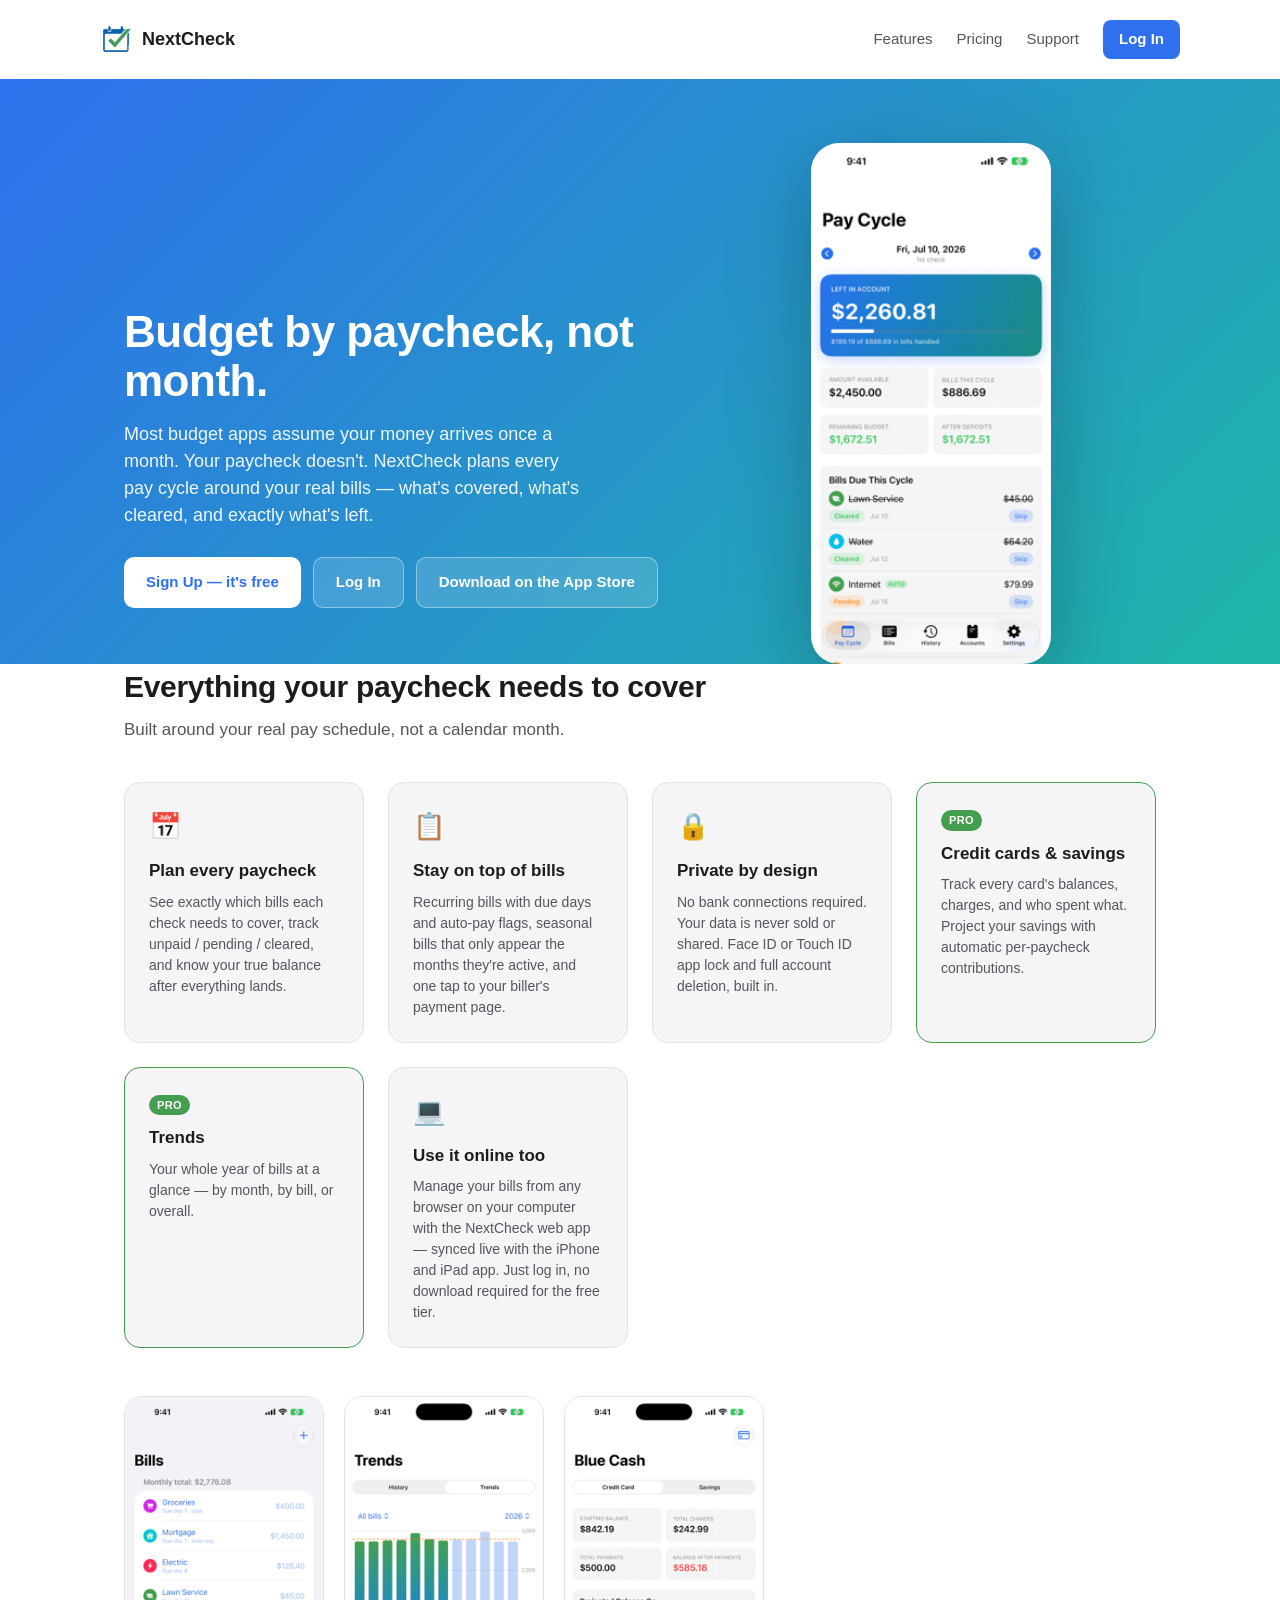
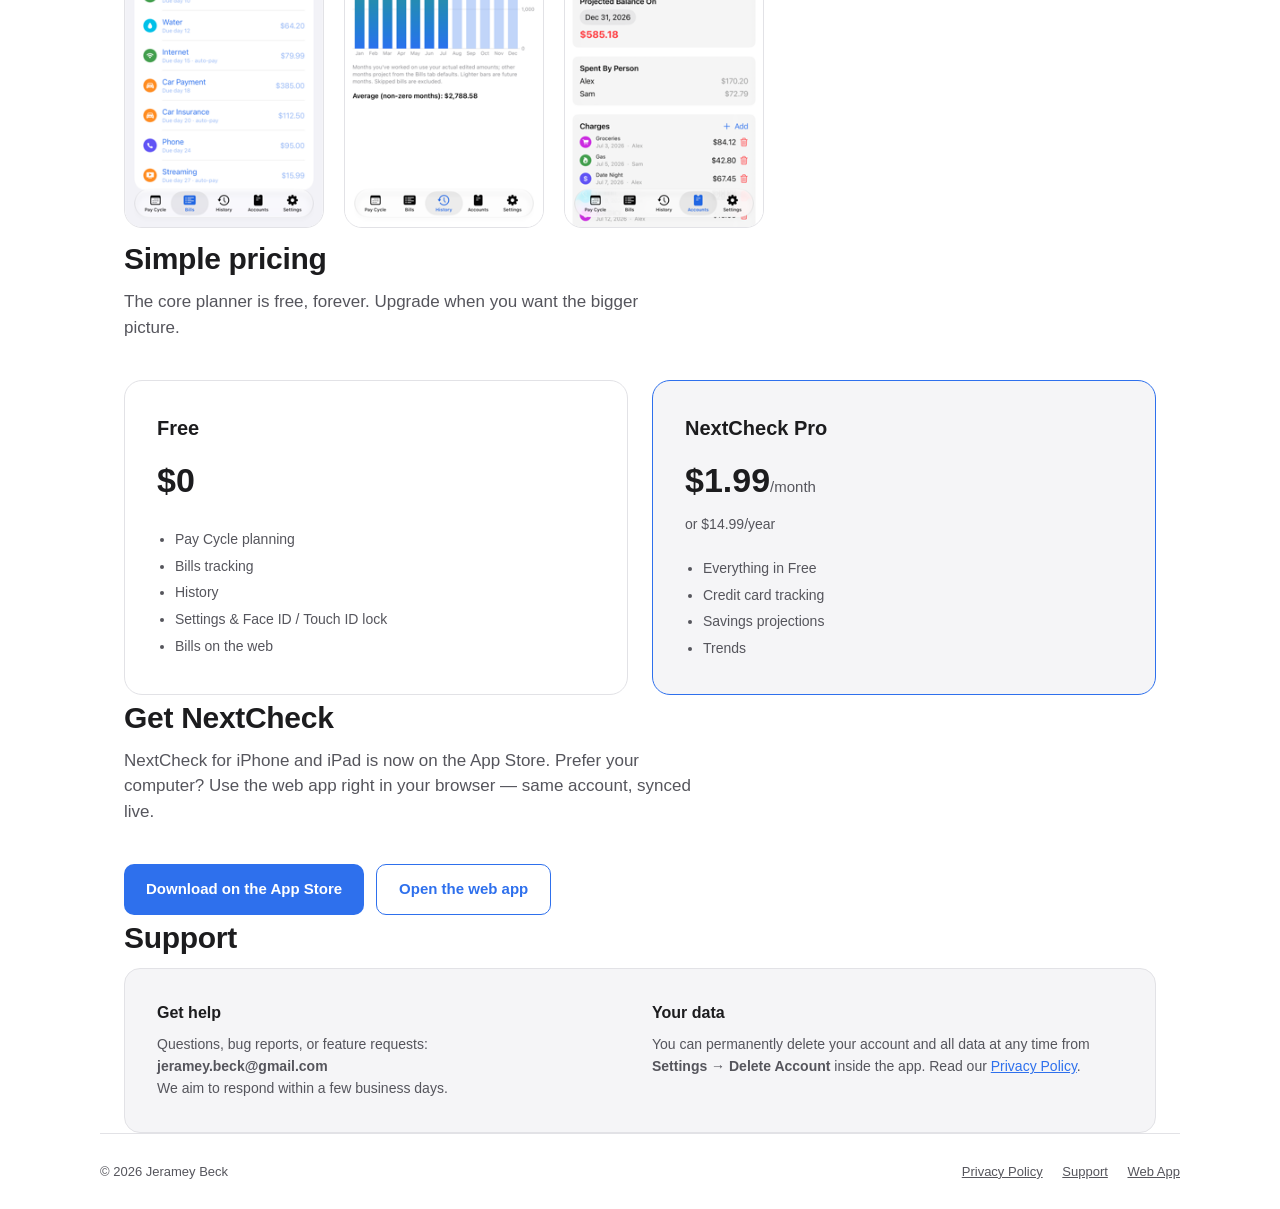
==== commit a5c023bd: "Say Face ID or Touch ID for the app lock The iPhone Duo uses Touch ID, so the privacy feature card a" ====
--- a/index.html
+++ b/index.html
@@ -5,26 +5,8 @@
   <meta name="viewport" content="width=device-width, initial-scale=1.0" />
   <title>NextCheck — Budget by paycheck, not month</title>
   <meta name="description" content="NextCheck plans your bills around your actual pay schedule. Free core app, Pro adds credit cards, savings, and trends. iPhone, iPad, and web." />
-  <link rel="canonical" href="https://nextcheck.net/" />
-  <meta name="theme-color" content="#2E70ED" />
-  <link rel="icon" type="image/png" href="/assets/logo.png" />
-  <!-- Open Graph -->
-  <meta property="og:type" content="website" />
-  <meta property="og:site_name" content="NextCheck" />
-  <meta property="og:title" content="NextCheck — Budget by paycheck, not month" />
-  <meta property="og:description" content="NextCheck plans your bills around your actual pay schedule. Free core app, Pro adds credit cards, savings, and trends. iPhone, iPad, and web." />
-  <meta property="og:url" content="https://nextcheck.net/" />
-  <meta property="og:image" content="https://nextcheck.net/assets/og-card.png" />
-  <meta property="og:image:width" content="1200" />
-  <meta property="og:image:height" content="630" />
-  <meta property="og:image:alt" content="NextCheck — Budget by paycheck, not month." />
-  <!-- Twitter -->
-  <meta name="twitter:card" content="summary_large_image" />
-  <meta name="twitter:title" content="NextCheck — Budget by paycheck, not month" />
-  <meta name="twitter:description" content="NextCheck plans your bills around your actual pay schedule. Free core app, Pro adds credit cards, savings, and trends." />
-  <meta name="twitter:image" content="https://nextcheck.net/assets/og-card.png" />
-  <meta name="twitter:image:alt" content="NextCheck — Budget by paycheck, not month." />
-  <link rel="stylesheet" href="/assets/style.css" />
+  <link rel="icon" type="image/png" href="assets/logo.png" />
+  <link rel="stylesheet" href="assets/style.css" />
 </head>
 <body>
 
@@ -76,7 +58,7 @@
       <div class="feature-card">
         <span class="icon">🔒</span>
         <h3>Private by design</h3>
-        <p>No bank connections required. Your data is never sold or shared. Face ID app lock and full account deletion, built in.</p>
+        <p>No bank connections required. Your data is never sold or shared. Face ID or Touch ID app lock and full account deletion, built in.</p>
       </div>
       <div class="feature-card pro">
         <span class="pro-badge">PRO</span>
@@ -114,7 +96,7 @@
           <li>Pay Cycle planning</li>
           <li>Bills tracking</li>
           <li>History</li>
-          <li>Settings &amp; Face ID lock</li>
+          <li>Settings &amp; Face ID / Touch ID lock</li>
           <li>Bills on the web</li>
         </ul>
       </div>
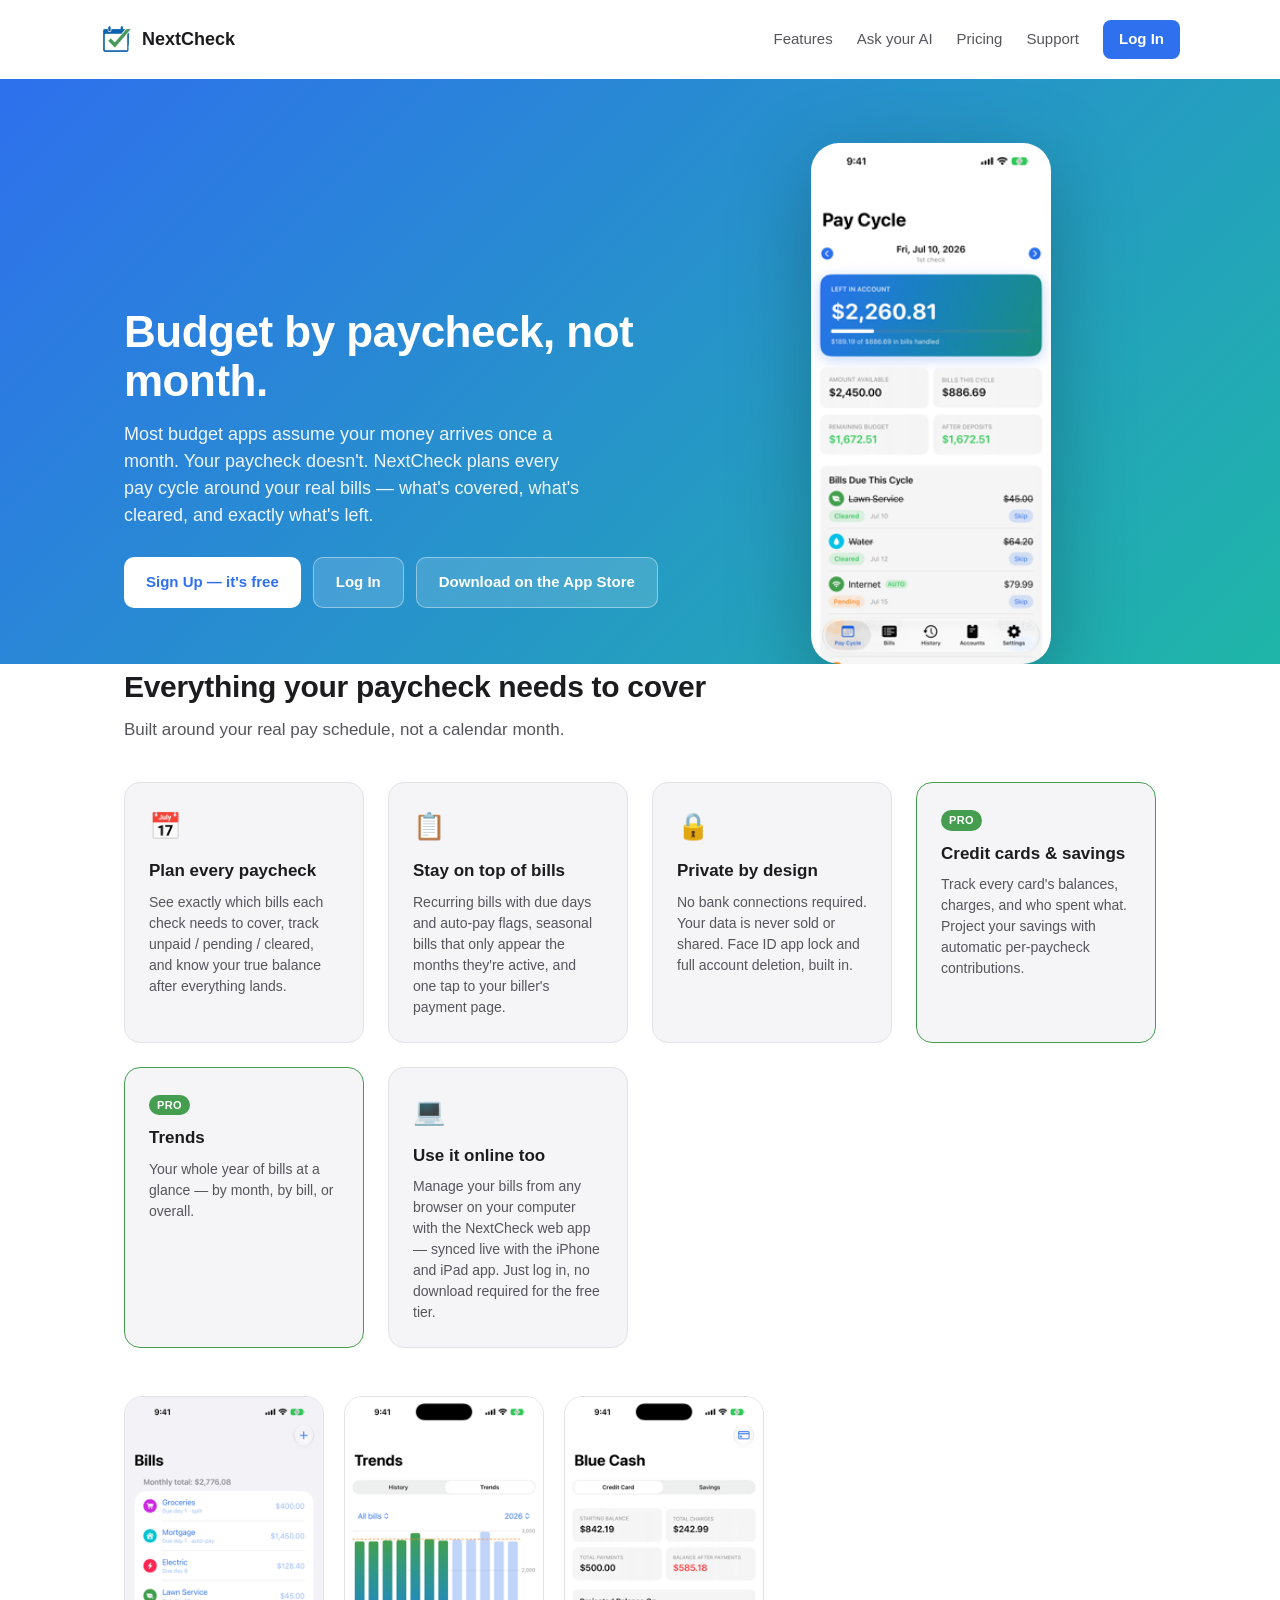
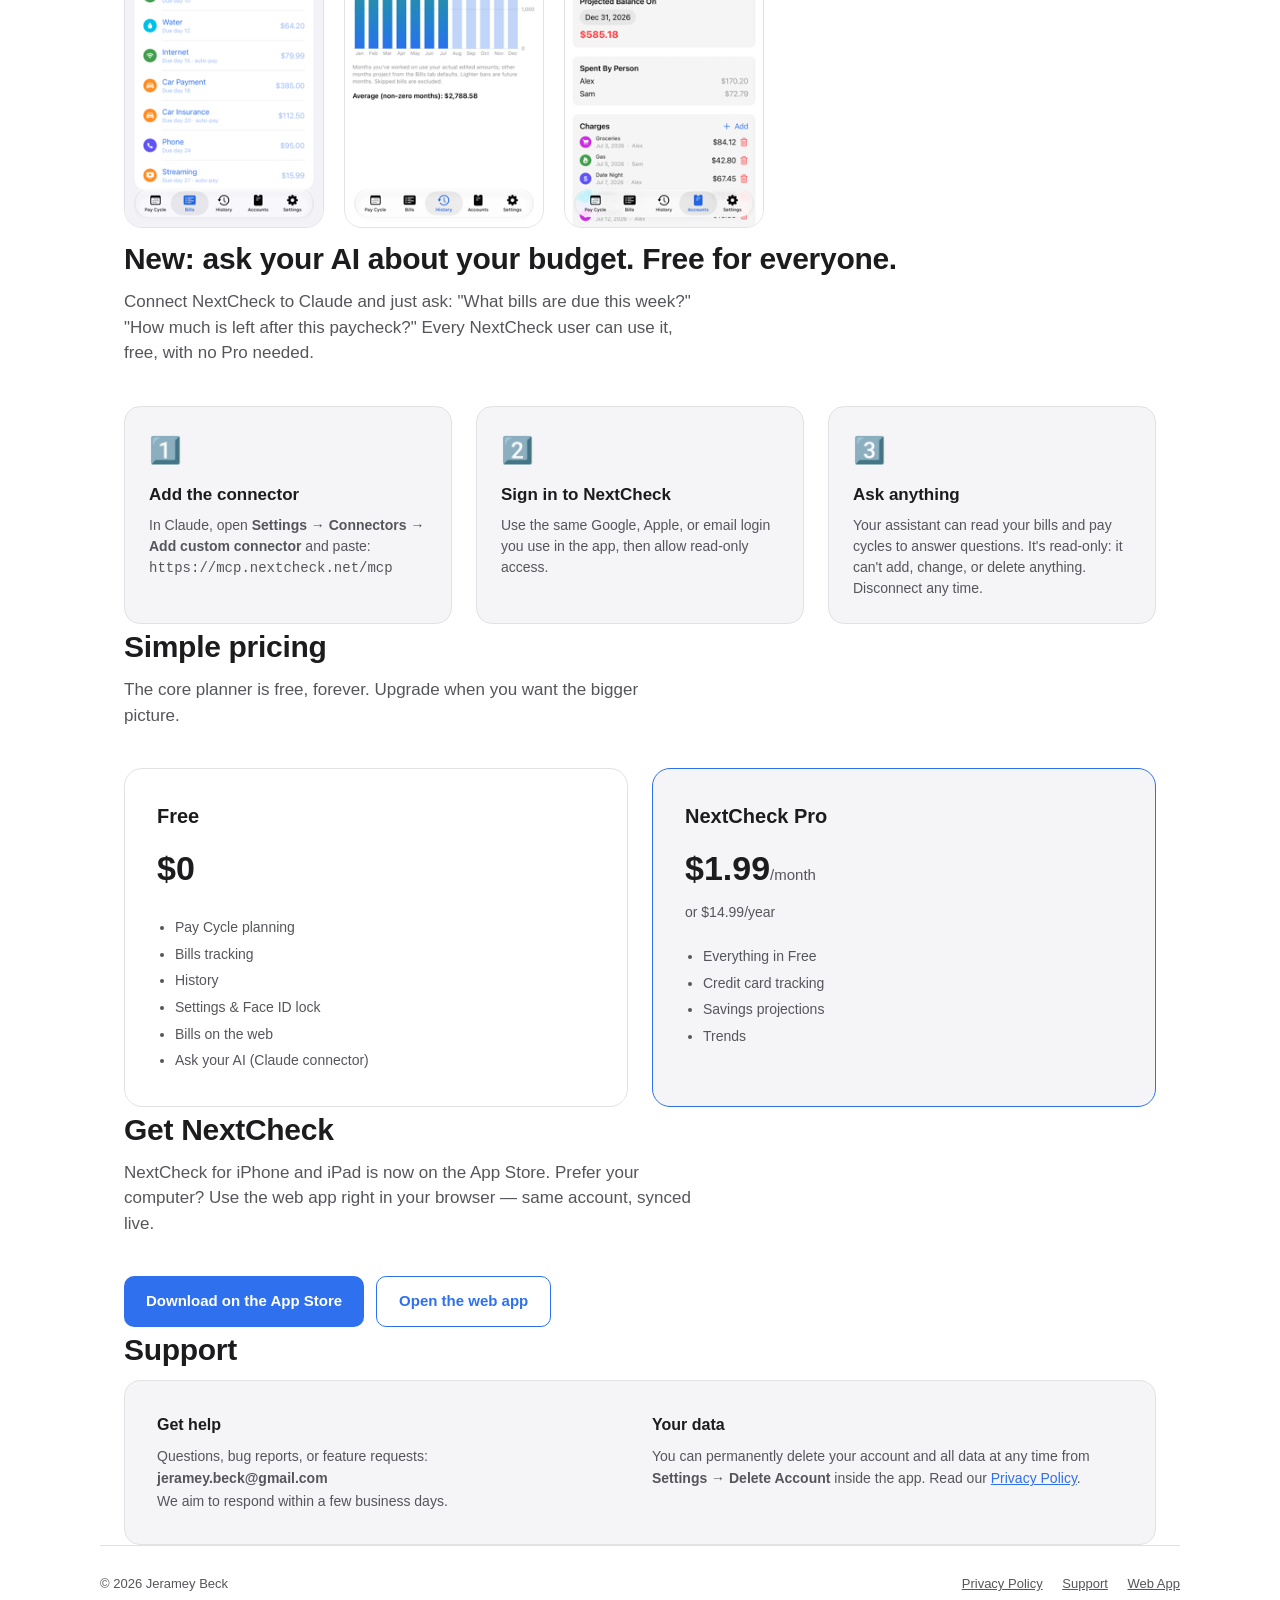
==== commit eadcc217: "Announce free 'Ask your AI' Claude connector; privacy policy section for it (effective Nov 4, 2026) " ====
--- a/index.html
+++ b/index.html
@@ -5,8 +5,26 @@
   <meta name="viewport" content="width=device-width, initial-scale=1.0" />
   <title>NextCheck — Budget by paycheck, not month</title>
   <meta name="description" content="NextCheck plans your bills around your actual pay schedule. Free core app, Pro adds credit cards, savings, and trends. iPhone, iPad, and web." />
-  <link rel="icon" type="image/png" href="assets/logo.png" />
-  <link rel="stylesheet" href="assets/style.css" />
+  <link rel="canonical" href="https://nextcheck.net/" />
+  <meta name="theme-color" content="#2E70ED" />
+  <link rel="icon" type="image/png" href="/assets/logo.png" />
+  <!-- Open Graph -->
+  <meta property="og:type" content="website" />
+  <meta property="og:site_name" content="NextCheck" />
+  <meta property="og:title" content="NextCheck — Budget by paycheck, not month" />
+  <meta property="og:description" content="NextCheck plans your bills around your actual pay schedule. Free core app, Pro adds credit cards, savings, and trends. iPhone, iPad, and web." />
+  <meta property="og:url" content="https://nextcheck.net/" />
+  <meta property="og:image" content="https://nextcheck.net/assets/og-card.png" />
+  <meta property="og:image:width" content="1200" />
+  <meta property="og:image:height" content="630" />
+  <meta property="og:image:alt" content="NextCheck — Budget by paycheck, not month." />
+  <!-- Twitter -->
+  <meta name="twitter:card" content="summary_large_image" />
+  <meta name="twitter:title" content="NextCheck — Budget by paycheck, not month" />
+  <meta name="twitter:description" content="NextCheck plans your bills around your actual pay schedule. Free core app, Pro adds credit cards, savings, and trends." />
+  <meta name="twitter:image" content="https://nextcheck.net/assets/og-card.png" />
+  <meta name="twitter:image:alt" content="NextCheck — Budget by paycheck, not month." />
+  <link rel="stylesheet" href="/assets/style.css" />
 </head>
 <body>
 
@@ -17,6 +35,7 @@
     </a>
     <nav class="site-nav">
       <a href="#features">Features</a>
+      <a href="#ai">Ask your AI</a>
       <a href="#pricing">Pricing</a>
       <a href="#support">Support</a>
       <a class="nav-cta" href="https://nextcheck-78896.web.app">Log In</a>
@@ -58,7 +77,7 @@
       <div class="feature-card">
         <span class="icon">🔒</span>
         <h3>Private by design</h3>
-        <p>No bank connections required. Your data is never sold or shared. Face ID or Touch ID app lock and full account deletion, built in.</p>
+        <p>No bank connections required. Your data is never sold or shared. Face ID app lock and full account deletion, built in.</p>
       </div>
       <div class="feature-card pro">
         <span class="pro-badge">PRO</span>
@@ -84,6 +103,28 @@
     </div>
   </section>
 
+  <section id="ai" class="wrap">
+    <h2>New: ask your AI about your budget. Free for everyone.</h2>
+    <p class="section-lede">Connect NextCheck to Claude and just ask: "What bills are due this week?" "How much is left after this paycheck?" Every NextCheck user can use it, free, with no Pro needed.</p>
+    <div class="feature-grid">
+      <div class="feature-card">
+        <span class="icon">1️⃣</span>
+        <h3>Add the connector</h3>
+        <p>In Claude, open <strong>Settings → Connectors → Add custom connector</strong> and paste:<br><code style="user-select: all; word-break: break-all;">https://mcp.nextcheck.net/mcp</code></p>
+      </div>
+      <div class="feature-card">
+        <span class="icon">2️⃣</span>
+        <h3>Sign in to NextCheck</h3>
+        <p>Use the same Google, Apple, or email login you use in the app, then allow read-only access.</p>
+      </div>
+      <div class="feature-card">
+        <span class="icon">3️⃣</span>
+        <h3>Ask anything</h3>
+        <p>Your assistant can read your bills and pay cycles to answer questions. It's read-only: it can't add, change, or delete anything. Disconnect any time.</p>
+      </div>
+    </div>
+  </section>
+
   <section id="pricing" class="wrap">
     <h2>Simple pricing</h2>
     <p class="section-lede">The core planner is free, forever. Upgrade when you want the bigger picture.</p>
@@ -96,8 +137,9 @@
           <li>Pay Cycle planning</li>
           <li>Bills tracking</li>
           <li>History</li>
-          <li>Settings &amp; Face ID / Touch ID lock</li>
+          <li>Settings &amp; Face ID lock</li>
           <li>Bills on the web</li>
+          <li>Ask your AI (Claude connector)</li>
         </ul>
       </div>
       <div class="price-card highlight">
